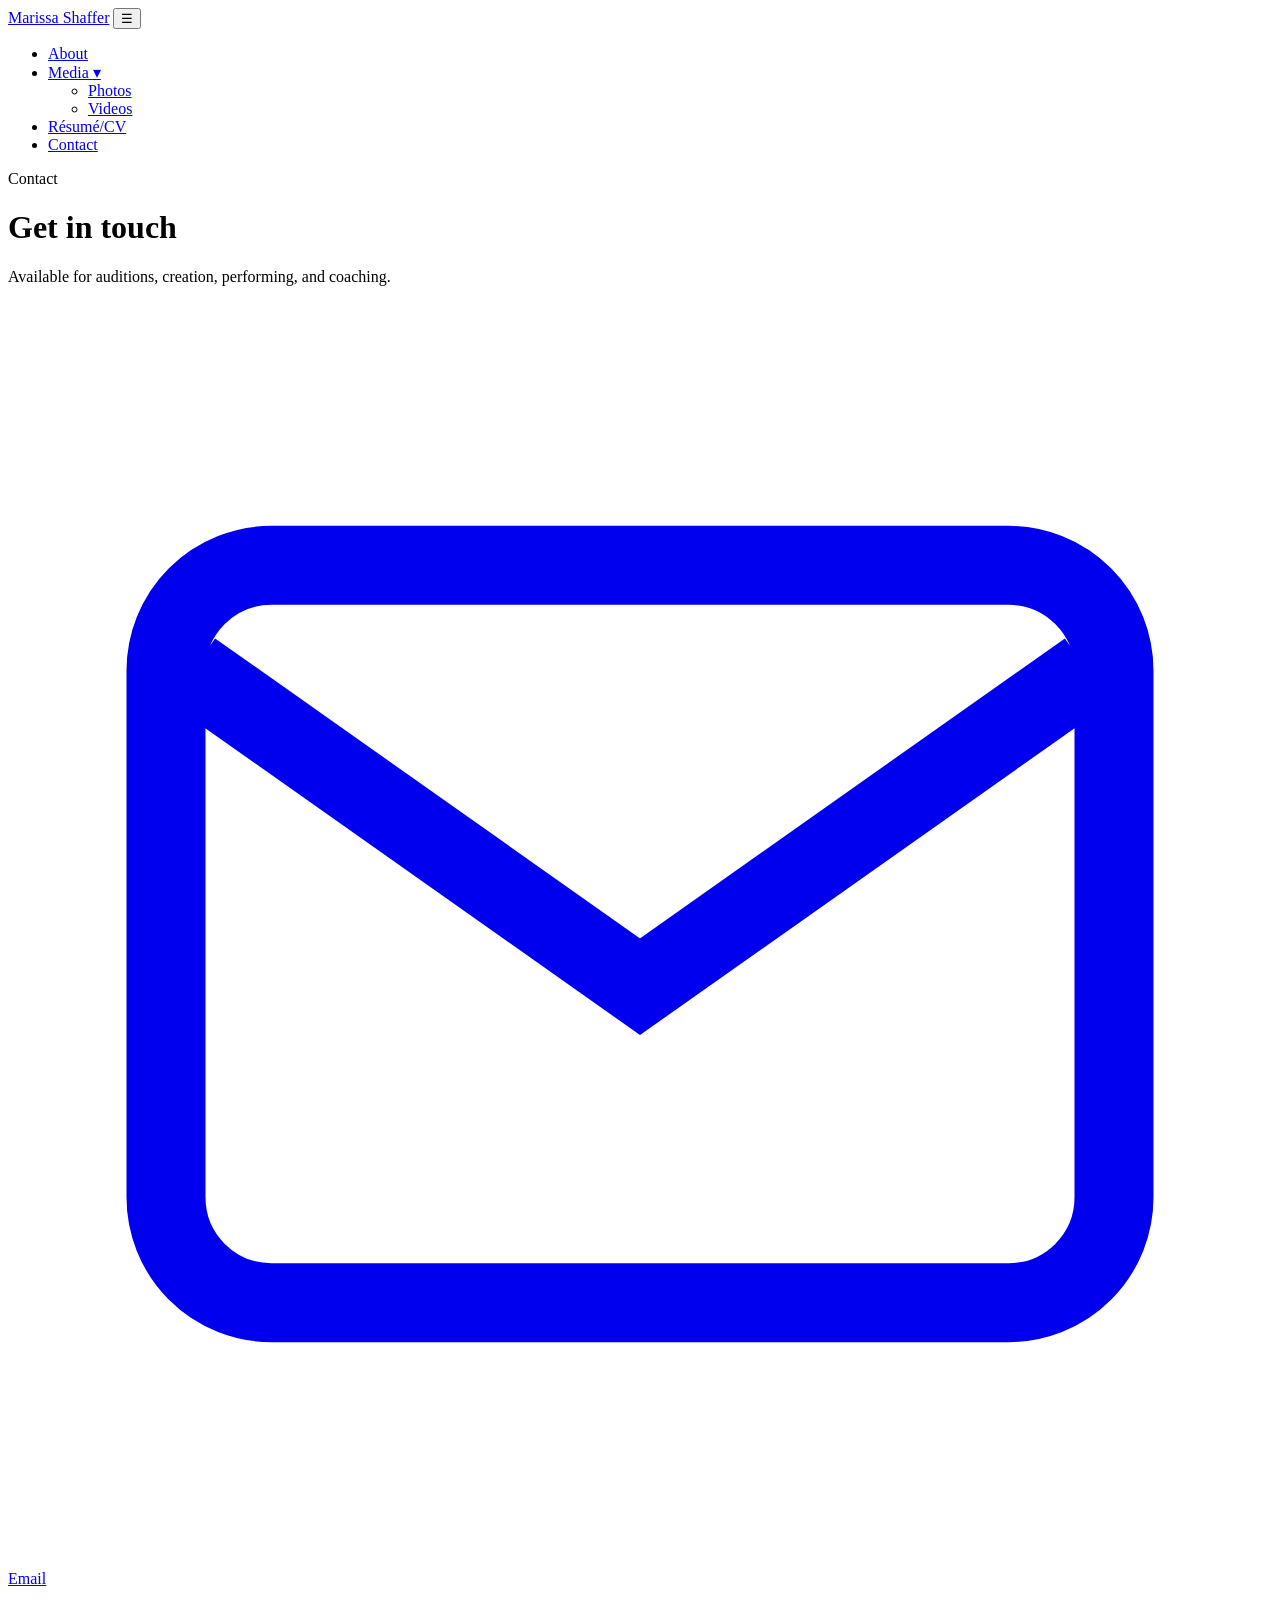
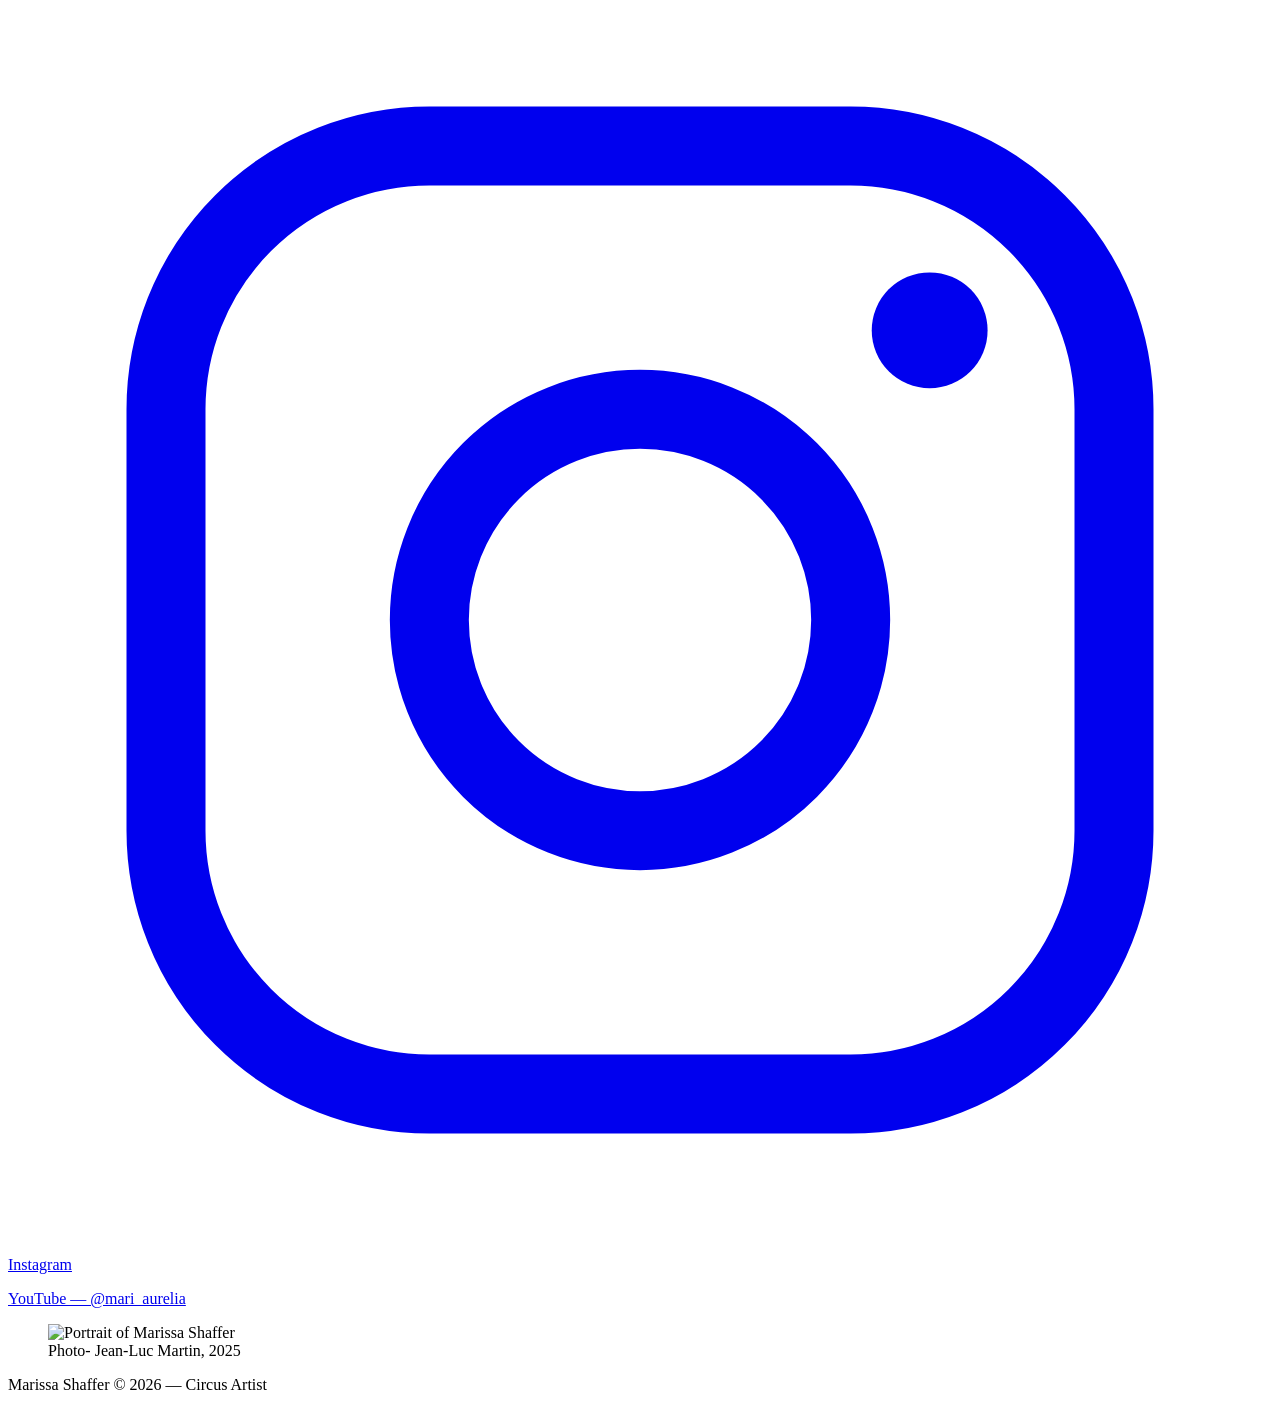
==== contact.html @ a841238a "Add files via upload" ====
<!doctype html>
<html lang="en">
  <head>
    <meta charset="UTF-8" />
    <meta name="viewport" content="width=device-width, initial-scale=1.0" />
    <title>Contact — Marissa Shaffer</title>
    <meta name="description" content="Get in touch with Marissa Shaffer for performances, teaching, and commissions." />
    <link rel="icon" type="image/svg+xml" href="assets/favicon.svg" />
    <link rel="preconnect" href="https://fonts.googleapis.com" />
    <link rel="preconnect" href="https://fonts.gstatic.com" crossorigin />
    <link href="https://fonts.googleapis.com/css2?family=Cormorant+Garamond:wght@400;500&family=Inter:wght@400;500&display=swap" rel="stylesheet" />
    <link rel="stylesheet" href="css/style.css" />
  </head>
  <body>
    <header class="site-header">
      <nav class="nav" aria-label="Primary">
        <a class="wordmark" href="index.html">Marissa Shaffer</a>
        <button class="nav-toggle" aria-label="Menu" aria-expanded="false" aria-controls="nav-links">☰</button>
        <ul class="nav-links" id="nav-links">
          <li><a href="index.html">About</a></li>
          <li class="has-dropdown">
            <a href="media.html">Media <span class="caret" aria-hidden="true">▾</span></a>
            <ul class="dropdown">
              <li><a href="media.html#photos">Photos</a></li>
              <li><a href="media.html#videos">Videos</a></li>
            </ul>
          </li>
          <li><a href="resume.html">Résumé/CV</a></li>
          <li><a href="contact.html" aria-current="page">Contact</a></li>
        </ul>
      </nav>
    </header>

    <main>
      <div class="wrap">
        <div class="contact-head-row">
          <div>
            <div class="page-head">
              <p class="eyebrow">Contact</p>
              <h1 class="display">Get in touch</h1>
              <p class="lede">Available for auditions, creation, performing, and coaching.</p>
            </div>

            <!-- EDIT YOUR LINKS HERE -->
            <div class="contact-actions">
              <a class="contact-btn" href="mailto:shaffer.marissa.k@gmail.com">
                <svg viewBox="0 0 24 24" fill="none" stroke="currentColor" stroke-width="1.5" aria-hidden="true">
                  <rect x="3" y="5" width="18" height="14" rx="2" />
                  <path d="m3.5 7 8.5 6 8.5-6" />
                </svg>
                <span>Email</span>
              </a>
              <a class="contact-btn" href="https://instagram.com/aureliacircus" target="_blank" rel="noopener">
                <svg viewBox="0 0 24 24" fill="none" stroke="currentColor" stroke-width="1.5" aria-hidden="true">
                  <rect x="3" y="3" width="18" height="18" rx="5" />
                  <circle cx="12" cy="12" r="4" />
                  <circle cx="17.5" cy="6.5" r="1.1" fill="currentColor" stroke="none" />
                </svg>
                <span>Instagram</span>
              </a>
            </div>

            <p class="contact-secondary">
              <a href="https://youtube.com/@mari_aurelia" target="_blank" rel="noopener">YouTube — @mari_aurelia</a>
            </p>
          </div>
          <figure class="contact-portrait-figure">
            <img class="contact-portrait" src="assets/profile.png" alt="Portrait of Marissa Shaffer" />
            <figcaption class="photo-credit">Photo- Jean-Luc Martin, 2025</figcaption>
          </figure>
        </div>
      </div>
    </main>

    <footer class="site-footer">
      <div class="wrap">
        <span>Marissa Shaffer</span>
        <span>&copy; <span data-year>2026</span> — Circus Artist</span>
      </div>
    </footer>

    <script src="js/main.js"></script>
  </body>
</html>
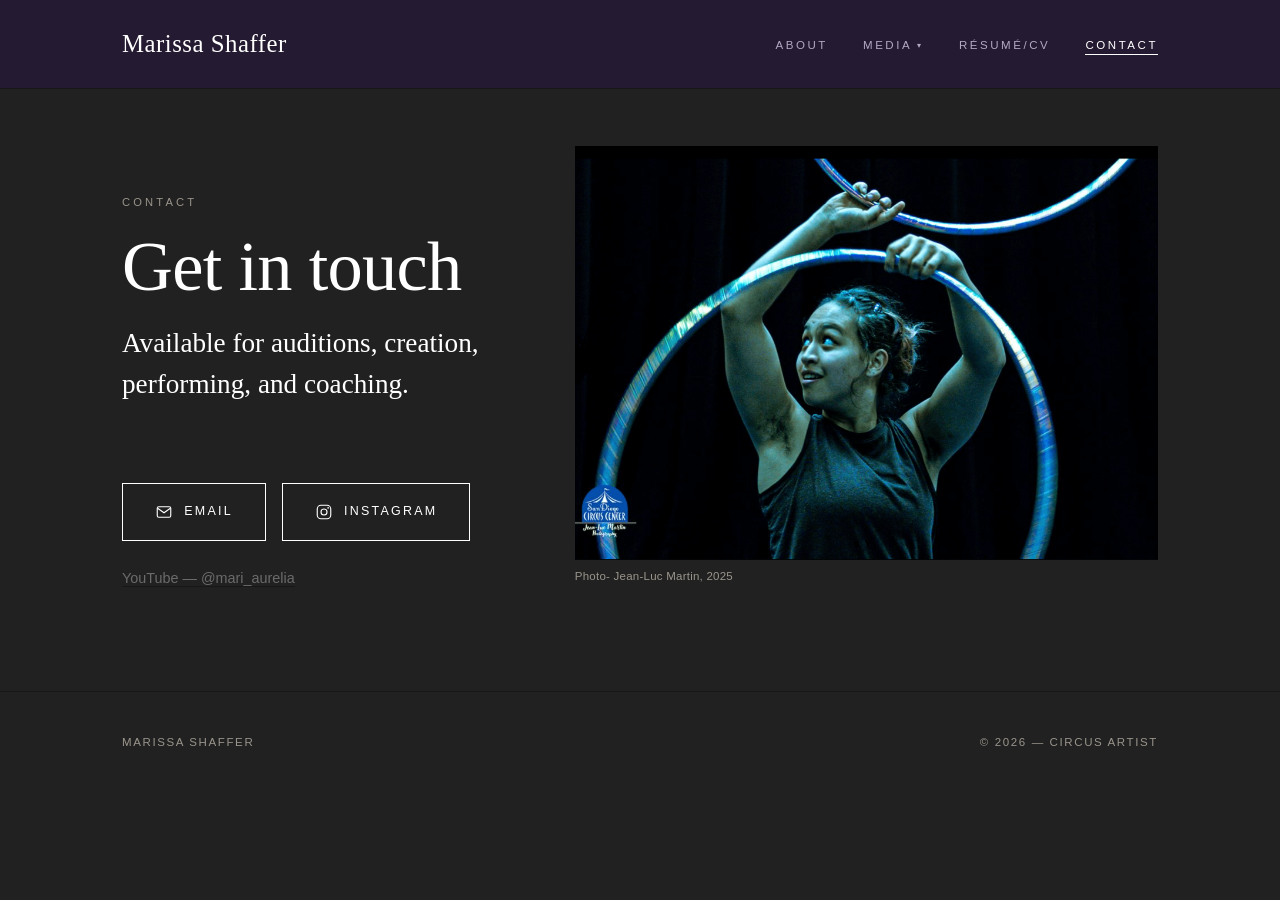
==== commit b879b7da: "fFDKLSFJS" ====
--- a/contact.html
+++ b/contact.html
@@ -65,7 +65,7 @@
             </p>
           </div>
           <figure class="contact-portrait-figure">
-            <img class="contact-portrait" src="assets/profile.png" alt="Portrait of Marissa Shaffer" />
+            <img class="contact-portrait" src="assets/profile2.png" alt="Portrait of Marissa Shaffer" />
             <figcaption class="photo-credit">Photo- Jean-Luc Martin, 2025</figcaption>
           </figure>
         </div>
--- a/css/style.css
+++ b/css/style.css
@@ -0,0 +1,609 @@
+/* ============================================================
+   Marissa Shaffer — Circus Portfolio
+   Gallery-white theme. One stylesheet for all four pages.
+   ============================================================ */
+
+:root {
+  --ink: #ffffff;
+  --muted: #6b6b6b;
+  --faint: #9a958c;
+  --line: #171717;
+  --paper: #212121;
+  --accent: #141414;
+  --maxw: 1100px;
+  --serif: "Cormorant Garamond", Georgia, "Times New Roman", serif;
+  --sans: "Inter", -apple-system, BlinkMacSystemFont, "Helvetica Neue", Arial, sans-serif;
+}
+
+* { box-sizing: border-box; }
+
+html { -webkit-text-size-adjust: 100%; }
+
+body {
+  margin: 0;
+  background: var(--paper);
+  color: var(--ink);
+  font-family: var(--sans);
+  font-size: 17px;
+  line-height: 1.75;
+  font-weight: 400;
+  -webkit-font-smoothing: antialiased;
+  text-rendering: optimizeLegibility;
+}
+
+img { max-width: 100%; display: block; }
+
+a { color: inherit; }
+
+.wrap {
+  max-width: var(--maxw);
+  margin: 0 auto;
+  padding: 0 2rem;
+}
+
+/* ---------- Header / navigation ---------- */
+.site-header {
+  border-bottom: 1px solid var(--line);
+  position: sticky;
+  top: 0;
+  background: rgb(36, 26, 49);
+  backdrop-filter: saturate(180%) blur(8px);
+  z-index: 100;
+  --ink: #ffffff;
+  --muted: #b3a8c4;
+}
+
+.nav {
+  display: flex;
+  align-items: center;
+  justify-content: space-between;
+  padding: 1.4rem 2rem;
+  max-width: var(--maxw);
+  margin: 0 auto;
+}
+
+.wordmark {
+  font-family: var(--serif);
+  font-size: 1.55rem;
+  font-weight: 500;
+  letter-spacing: 0.5px;
+  text-decoration: none;
+  color: var(--ink);
+  white-space: nowrap;
+}
+
+.nav-toggle {
+  display: none;
+  border: none;
+  background: none;
+  cursor: pointer;
+  padding: 0.4rem;
+  font-size: 1.4rem;
+  line-height: 1;
+  color: var(--ink);
+}
+
+.nav-links {
+  display: flex;
+  gap: 2.2rem;
+  list-style: none;
+  margin: 0;
+  padding: 0;
+}
+
+.nav-links a {
+  text-decoration: none;
+  color: var(--muted);
+  font-size: 0.72rem;
+  letter-spacing: 0.22em;
+  text-transform: uppercase;
+  padding-bottom: 3px;
+  border-bottom: 1px solid transparent;
+  transition: color 0.2s ease, border-color 0.2s ease;
+}
+
+.nav-links a:hover { color: var(--ink); }
+
+.nav-links a[aria-current="page"] {
+  color: var(--ink);
+  border-bottom-color: var(--ink);
+}
+
+/* ---------- Media dropdown menu ---------- */
+.nav-links .has-dropdown { position: relative; }
+.nav-links .caret { font-size: 0.7em; vertical-align: 0.1em; }
+
+.nav-links .dropdown {
+  display: none;
+  position: absolute;
+  top: 100%;
+  left: 0;
+  min-width: 150px;
+  list-style: none;
+  margin: 0;
+  padding: 0.5rem 0;
+  background: var(--paper);
+  border: 1px solid var(--line);
+}
+
+.nav-links .has-dropdown:hover .dropdown,
+.nav-links .has-dropdown:focus-within .dropdown { display: block; }
+
+.nav-links .dropdown li { display: block; }
+.nav-links .dropdown a {
+  display: block;
+  padding: 0.55rem 1.1rem;
+  border-bottom: none;
+  font-size: 0.7rem;
+}
+
+/* ---------- Page scaffolding ---------- */
+main { padding: 0 0 5rem; }
+
+.resume-page{
+  --ink: #000000;
+  --muted: #6b6b6b;
+  --faint: #9a958c;
+  --line: #a2a2a2;
+  --paper: #f0f0f0;
+  --accent: #141414;
+  --maxw: 1100px;
+  --serif: "Cormorant Garamond", Georgia, "Times New Roman", serif;
+  --sans: "Inter", -apple-system, BlinkMacSystemFont, "Helvetica Neue", Arial, sans-serif;
+}
+
+.page-head {
+  padding: 4.5rem 0 2.5rem;
+}
+
+.eyebrow {
+  font-size: 0.7rem;
+  letter-spacing: 0.28em;
+  text-transform: uppercase;
+  color: var(--faint);
+  margin: 0 0 1.1rem;
+}
+
+h1.display {
+  font-family: var(--serif);
+  font-weight: 500;
+  font-size: clamp(2.6rem, 6vw, 4.4rem);
+  line-height: 1.05;
+  letter-spacing: -0.01em;
+  margin: 0;
+}
+
+h2.section-title {
+  font-family: var(--serif);
+  font-weight: 500;
+  font-size: clamp(1.8rem, 3.5vw, 2.4rem);
+  line-height: 1.1;
+  margin: 0 0 1.4rem;
+}
+
+.lede {
+  font-family: var(--serif);
+  font-size: clamp(1.3rem, 2.5vw, 1.7rem);
+  line-height: 1.5;
+  color: var(--ink);
+  max-width: 34ch;
+  margin: 1.2rem 0 0;
+}
+
+p { margin: 0 0 1.2rem; }
+
+.prose { max-width: 62ch; color: #131313; }
+.prose p { color: #000000; }
+
+.muted { color: var(--muted); }
+
+hr.rule {
+  border: none;
+  border-top: 1px solid var(--line);
+  margin: 3.5rem 0;
+}
+
+/* ---------- About ---------- */
+.about-grid {
+  display: grid;
+  grid-template-columns: 1.1fr 0.9fr;
+  gap: 4rem;
+  align-items: start;
+}
+
+.about-portrait-figure { margin: 0; }
+
+.about-portrait {
+  aspect-ratio: 4 / 5;
+  object-fit: cover;
+  width: 100%;
+  background: #eee;
+}
+
+/* ---------- Contact ---------- */
+.contact-head-row {
+  display: grid;
+  grid-template-columns: 0.8fr 1.2fr;
+  gap: 4rem;
+  align-items: center;
+  margin-top: 2rem;
+}
+
+.contact-portrait-figure { margin: 0; }
+
+.contact-portrait {
+  width: calc(100% + 50px);
+  height: auto;
+}
+
+/* ---------- Media: photo gallery ----------
+   Justified rows: each photo keeps its own aspect ratio and rows fill
+   the width, so a row may hold three verticals, or a vertical beside a
+   horizontal, etc. js/main.js sets each figure's `--r` (width / height)
+   once the image loads; `--row-h` is the target row height per screen. */
+.gallery {
+  display: flex;
+  flex-wrap: wrap;
+  align-items: flex-start;
+  gap: 12px;
+  --row-h: 300px;
+}
+
+.gallery figure {
+  margin: 0;
+  flex-grow: var(--r, 1);
+  flex-basis: calc(var(--r, 1) * var(--row-h));
+}
+
+/* Offset anchor jumps (#photos / #videos) below the sticky header */
+#photos, #videos { scroll-margin-top: 90px; }
+
+/* Photographer credit shown under an image (optional per photo) */
+.photo-credit {
+  margin: 0.4rem 0 0;
+  font-size: 0.72rem;
+  letter-spacing: 0.02em;
+  color: var(--faint);
+}
+
+/* Soaks up leftover space on the final (partial) row so its photos keep
+   the target height instead of stretching to fill the width. */
+.gallery::after {
+  content: "";
+  flex-grow: 999;
+}
+
+.gallery img {
+  width: 100%;
+  height: auto;
+  display: block;
+  background: #f0efec;
+}
+
+/* ---------- Media: video embeds ---------- */
+.video-grid {
+  display: grid;
+  grid-template-columns: repeat(2, 1fr);
+  gap: 2rem;
+}
+
+.video-embed {
+  position: relative;
+  width: 100%;
+  padding-top: 56.25%; /* 16:9 */
+  background: #f0efec;
+}
+
+.video-embed iframe {
+  position: absolute;
+  inset: 0;
+  width: 100%;
+  height: 100%;
+  border: 0;
+}
+
+.video-caption {
+  font-size: 0.8rem;
+  letter-spacing: 0.04em;
+  color: var(--muted);
+  margin: 0.7rem 0 0;
+}
+
+/* ---------- Resume ---------- */
+.credit-section { margin-bottom: 2.6rem; }
+
+.credit-section-title {
+  font-family: var(--sans);
+  font-weight: 400;
+  font-size: 1.02rem;
+  letter-spacing: 0.22em;
+  text-transform: uppercase;
+  color: var(--muted);
+  margin: 0 0 1.1rem;
+  padding-bottom: 0.7rem;
+  border-bottom: 1px solid var(--line);
+}
+
+.resume-list { margin: 0; padding: 0; list-style: none; }
+
+.resume-list li {
+  padding: 0.55rem 0;
+  border-bottom: 1px solid var(--line);
+  display: flex;
+  justify-content: space-between;
+  gap: 1.5rem;
+}
+.resume-list li:last-child { border-bottom: none; }
+.resume-list .role { color: var(--ink); }
+.resume-list .year { color: var(--faint); white-space: nowrap; font-variant-numeric: tabular-nums; }
+
+/* Bordered-card credit list (title + meta, note, bullets) */
+.credits { margin: 0; padding: 0; list-style: none; }
+.credits-cards { display: flex; flex-direction: column; gap: 1.1rem; }
+.credits-grid { display: grid; grid-template-columns: repeat(2, minmax(0, 1fr)); gap: 1.1rem; }
+
+.credit {
+  border: 1px solid var(--line);
+  padding: 1.5rem 1.7rem;
+}
+.credit-head {
+  display: flex;
+  justify-content: space-between;
+  align-items: baseline;
+  gap: 1.2rem;
+  font-style: var(--muted);
+  flex-wrap: wrap;
+}
+.credit-head-stack { flex-direction: column; align-items: flex-start; gap: 0.3rem; }
+.credit-head .title {
+  font-family: var(--serif);
+  font-weight: 600;
+  font-size: 1.25rem;
+  color: var(--ink);
+}
+.credit-head .meta {
+  color: #241a31;
+  font-size: 0.68rem;
+  letter-spacing: 0.1em;
+  text-transform: uppercase;
+  white-space: nowrap;
+  font-variant-numeric: tabular-nums;
+  text-align: right;
+}
+.credit-note {
+  color: var(--muted);
+  font-size: 0.92rem;
+  margin: 0.6rem 0 0;
+  line-height: 1.5;
+}
+.credit-points {
+  list-style: none;
+  margin: 0.75rem 0 0;
+  padding: 0;
+  display: flex;
+  flex-direction: column;
+  gap: 0.35rem;
+}
+.credit-points li {
+  padding: 0 0 0 0.9rem;
+  position: relative;
+  color: #3a3a3a;
+  font-size: 0.9rem;
+  line-height: 1.45;
+}
+.credit-points li::before {
+  content: "";
+  position: absolute;
+  left: 0;
+  top: 0.6em;
+  width: 5px;
+  height: 5px;
+  background: var(--line);
+}
+
+/* Compact contact line + specialty/skill lines */
+.resume-contact {
+  color: var(--muted);
+  font-size: 0.95rem;
+  letter-spacing: 0.01em;
+  margin: 0.9rem 0 0;
+}
+.resume-contact a { color: var(--ink); text-decoration: none; border-bottom: 1px solid var(--line); }
+.resume-contact a:hover { border-bottom-color: var(--ink); }
+
+/* Resume header split: main column on the left, Specialties & Skills
+   pinned to the top-right in a slim aside with a hairline divider. */
+.resume-head {
+  display: grid;
+  grid-template-columns: 1.6fr 1fr;
+  gap: 3.2rem;
+  align-items: start;
+}
+
+.resume-head .eyebrow { color: #6b6559; }
+
+.resume-aside {
+  border-left: 1px solid var(--line);
+  padding-left: 2.4rem;
+}
+
+.spec-group + .spec-group { margin-top: 1.8rem; }
+.spec-group .spec-label {
+  display: block;
+  font-size: 0.7rem;
+  letter-spacing: 0.2em;
+  text-transform: uppercase;
+  color: var(--faint);
+  margin-bottom: 0.7rem;
+}
+.spec-group ul { list-style: none; margin: 0; padding: 0; }
+.spec-group li {
+  padding: 0.28rem 0;
+  color: #2a2a2a;
+  font-size: 0.98rem;
+  transition: color 0.2s ease;
+}
+.spec-group li:hover { color: #6825ac; }
+
+.btn {
+  display: inline-block;
+  margin-top: 1.6rem;
+  font-size: 0.72rem;
+  letter-spacing: 0.22em;
+  text-transform: uppercase;
+  text-decoration: none;
+  color: var(--ink);
+  border: 1px solid var(--ink);
+  padding: 0.85rem 1.6rem;
+  transition: background 0.2s ease, color 0.2s ease;
+}
+.btn:hover { background: var(--ink); color: #fff; }
+
+/* ---------- Contact ---------- */
+.contact-list {
+  list-style: none;
+  margin: 2rem 0 0;
+  padding: 0;
+}
+.contact-list li {
+  border-top: 1px solid var(--line);
+  padding: 1.3rem 0;
+  display: flex;
+  justify-content: space-between;
+  align-items: baseline;
+  gap: 1.5rem;
+}
+.contact-list li:last-child { border-bottom: 1px solid var(--line); }
+.contact-list .label {
+  font-size: 0.7rem;
+  letter-spacing: 0.22em;
+  text-transform: uppercase;
+  color: var(--faint);
+}
+.contact-list a {
+  font-family: var(--serif);
+  font-size: 1.5rem;
+  text-decoration: none;
+  color: var(--ink);
+  border-bottom: 1px solid transparent;
+  transition: border-color 0.2s ease;
+}
+.contact-list a:hover { border-bottom-color: var(--ink); }
+
+/* Contact action buttons (Email / Instagram) */
+.contact-actions {
+  display: flex;
+  flex-wrap: wrap;
+  gap: 1rem;
+  margin-top: 2.4rem;
+}
+.contact-btn {
+  display: inline-flex;
+  align-items: center;
+  gap: 0.7rem;
+  font-size: 0.78rem;
+  letter-spacing: 0.18em;
+  text-transform: uppercase;
+  text-decoration: none;
+  color: var(--ink);
+  border: 1px solid var(--ink);
+  padding: 1.05rem 2rem;
+  transition: background 0.2s ease, color 0.2s ease;
+}
+.contact-btn:hover { background: var(--ink); color: var(--paper); }
+.contact-btn svg { width: 18px; height: 18px; display: block; }
+
+.contact-secondary {
+  margin-top: 1.6rem;
+  font-size: 0.9rem;
+}
+.contact-secondary a {
+  color: var(--muted);
+  text-decoration: none;
+  border-bottom: 1px solid var(--line);
+}
+.contact-secondary a:hover { color: var(--ink); border-bottom-color: var(--ink); }
+
+/* ---------- Footer ---------- */
+.site-footer {
+  border-top: 1px solid var(--line);
+  padding: 2.5rem 0;
+  color: var(--faint);
+  font-size: 0.72rem;
+  letter-spacing: 0.14em;
+  text-transform: uppercase;
+}
+.site-footer .wrap {
+  display: flex;
+  justify-content: space-between;
+  flex-wrap: wrap;
+  gap: 1rem;
+}
+.site-footer a { color: var(--faint); text-decoration: none; }
+.site-footer a:hover { color: var(--ink); }
+
+/* ---------- Responsive ---------- */
+@media (max-width: 860px) {
+  .about-grid { grid-template-columns: 1fr; gap: 2.5rem; }
+  .contact-head-row { grid-template-columns: 1fr; gap: 2rem; }
+  .video-grid { grid-template-columns: 1fr; }
+  .credits-grid { grid-template-columns: 1fr; }
+  .credit-head { flex-direction: column; gap: 0.15rem; }
+  .credit-head .meta { text-align: left; }
+  .resume-head { grid-template-columns: 1fr; gap: 2rem; }
+  .resume-aside {
+    border-left: none;
+    border-top: 1px solid var(--line);
+    padding-left: 0;
+    padding-top: 1.6rem;
+  }
+}
+
+@media (max-width: 700px) {
+  body { font-size: 16px; }
+  .nav { padding: 1.1rem 1.4rem; }
+  .wrap { padding: 0 1.4rem; }
+
+  .nav-toggle { display: block; }
+
+  .nav-links {
+    display: none;
+    position: absolute;
+    top: 100%;
+    left: 0;
+    right: 0;
+    flex-direction: column;
+    gap: 0;
+    background: var(--paper);
+    border-bottom: 1px solid var(--line);
+    padding: 0.5rem 1.4rem 1.2rem;
+  }
+  .nav-links.open { display: flex; }
+  .nav-links a {
+    padding: 0.9rem 0;
+    border-bottom: 1px solid var(--line);
+    font-size: 0.78rem;
+  }
+  .nav-links a[aria-current="page"] { border-bottom-color: var(--line); }
+
+  /* Media submenu: show Photos/Videos inline, indented under Media */
+  .nav-links .dropdown {
+    display: block;
+    position: static;
+    border: none;
+    padding: 0 0 0.4rem 1rem;
+    min-width: 0;
+  }
+  .nav-links .dropdown a {
+    padding: 0.7rem 0;
+    font-size: 0.72rem;
+    color: var(--muted);
+  }
+  .nav-links .caret { display: none; }
+
+  .gallery { --row-h: 200px; gap: 8px; }
+}
+
+@media (max-width: 420px) {
+  .gallery { --row-h: 165px; }
+}
